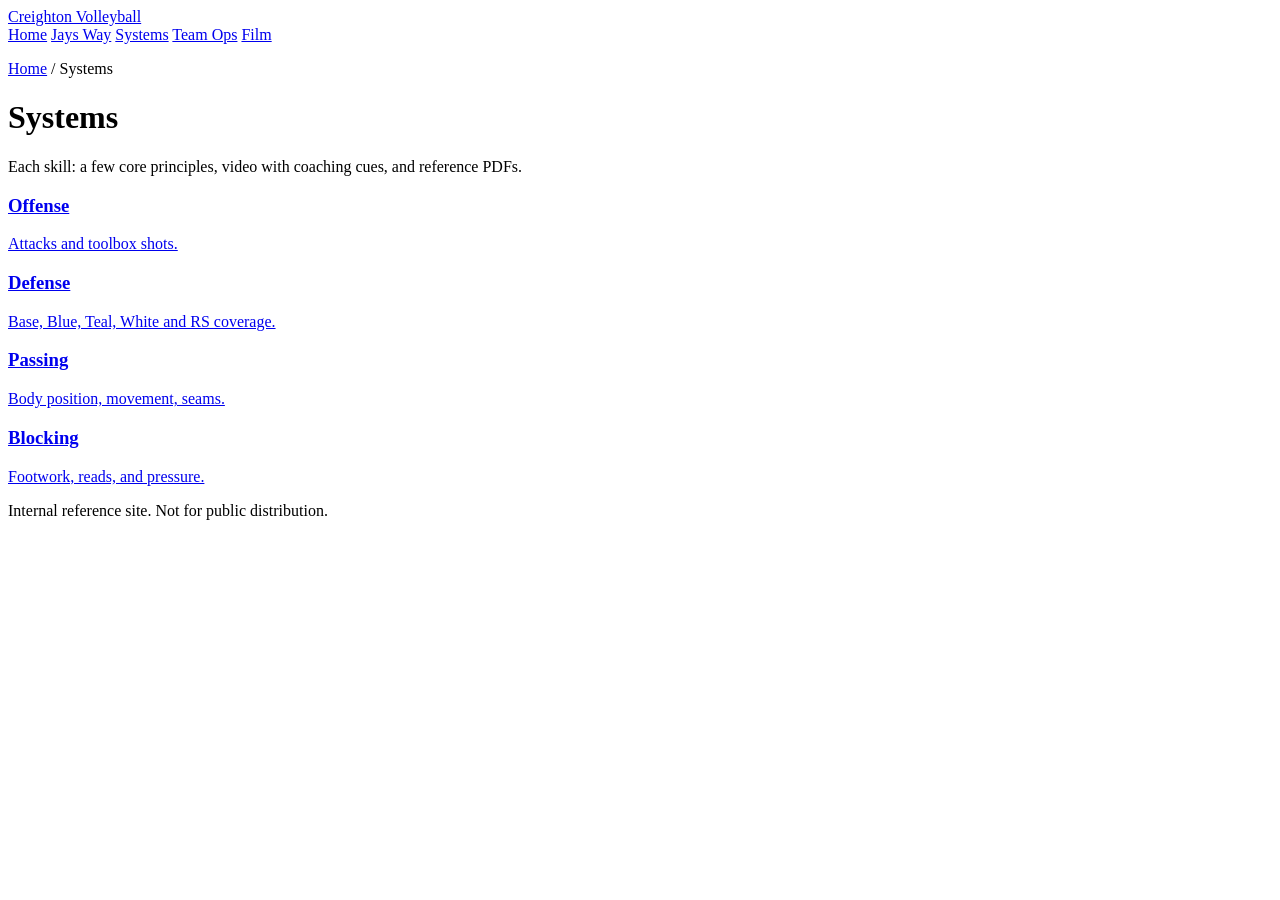
==== index.html @ d3923583 "Add files via upload All files from creighton-vb folder" ====
<!doctype html>
<html lang="en">
<head>
<meta charset="utf-8">
<meta name="viewport" content="width=device-width,initial-scale=1">
<title>Systems — Creighton Volleyball</title>
<meta name="robots" content="noindex,nofollow">
<link rel="stylesheet" href="../assets/css/style.css">
</head>
<body>

<header class="site-header">
  <div class="wrap">
    <a href="../index.html" class="brand">Creighton Volleyball</a>
    <nav class="site-nav" aria-label="Primary">
      <a href="../index.html">Home</a>
      <a href="../jays-way/index.html">Jays Way</a>
      <a href="index.html" class="active">Systems</a>
      <a href="https://creighton.teamworksapp.com/calendar/view" class="ext" target="_blank" rel="noopener">Team Ops</a>
      <a href="https://portal.volleymetrics.hudl.com/#/portal/dashboard" class="ext" target="_blank" rel="noopener">Film</a>
    </nav>
  </div>
</header>

<main>
  <p class="crumbs"><a href="../index.html">Home</a> / Systems</p>

  <h1>Systems</h1>
  <p class="lede">Each skill: a few core principles, video with coaching cues, and reference PDFs.</p>

  <div class="grid">
    <a class="card" href="offense.html">
      <h3>Offense</h3>
      <p>Attacks and toolbox shots.</p>
    </a>
    <a class="card" href="defense.html">
      <h3>Defense</h3>
      <p>Base, Blue, Teal, White and RS coverage.</p>
    </a>
    <a class="card" href="passing.html">
      <h3>Passing</h3>
      <p>Body position, movement, seams.</p>
    </a>
    <a class="card" href="blocking.html">
      <h3>Blocking</h3>
      <p>Footwork, reads, and pressure.</p>
    </a>
  </div>

</main>

<footer class="site-footer">
  Internal reference site. Not for public distribution.
</footer>

</body>
</html>
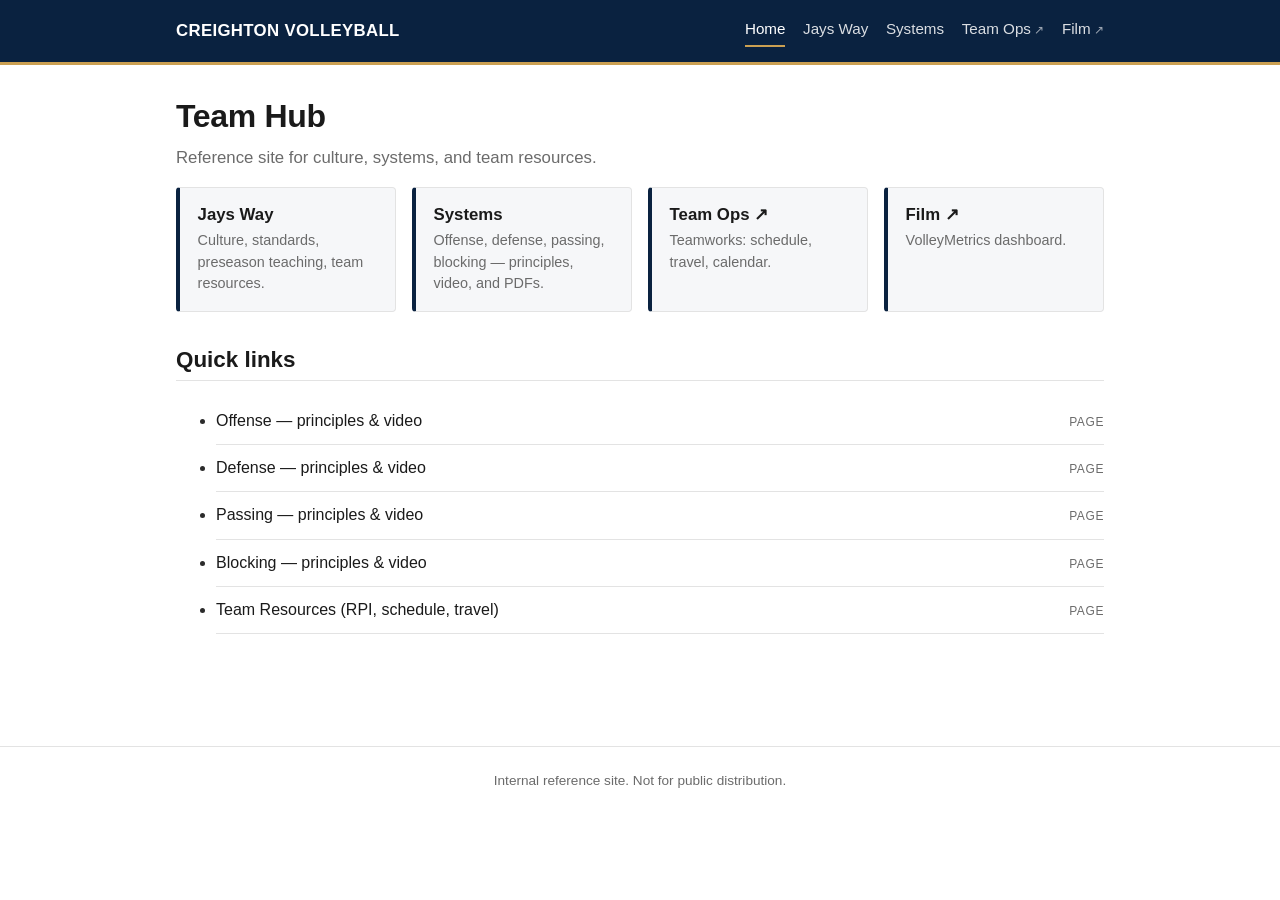
==== commit 4cde1bf6: "Add files via upload" ====
--- a/index.html
+++ b/index.html
@@ -3,19 +3,19 @@
 <head>
 <meta charset="utf-8">
 <meta name="viewport" content="width=device-width,initial-scale=1">
-<title>Systems — Creighton Volleyball</title>
+<title>Creighton Volleyball — Team Hub</title>
 <meta name="robots" content="noindex,nofollow">
-<link rel="stylesheet" href="../assets/css/style.css">
+<link rel="stylesheet" href="style.css">
 </head>
 <body>
 
 <header class="site-header">
   <div class="wrap">
-    <a href="../index.html" class="brand">Creighton Volleyball</a>
+    <a href="index.html" class="brand">Creighton Volleyball</a>
     <nav class="site-nav" aria-label="Primary">
-      <a href="../index.html">Home</a>
-      <a href="../jays-way/index.html">Jays Way</a>
-      <a href="index.html" class="active">Systems</a>
+      <a href="index.html" class="active">Home</a>
+      <a href="jays-way.html">Jays Way</a>
+      <a href="systems.html">Systems</a>
       <a href="https://creighton.teamworksapp.com/calendar/view" class="ext" target="_blank" rel="noopener">Team Ops</a>
       <a href="https://portal.volleymetrics.hudl.com/#/portal/dashboard" class="ext" target="_blank" rel="noopener">Film</a>
     </nav>
@@ -23,35 +23,38 @@
 </header>
 
 <main>
-  <p class="crumbs"><a href="../index.html">Home</a> / Systems</p>
-
-  <h1>Systems</h1>
-  <p class="lede">Each skill: a few core principles, video with coaching cues, and reference PDFs.</p>
+  <h1>Team Hub</h1>
+  <p class="lede">Reference site for culture, systems, and team resources.</p>
 
   <div class="grid">
-    <a class="card" href="offense.html">
-      <h3>Offense</h3>
-      <p>Attacks and toolbox shots.</p>
+    <a class="card" href="jays-way.html">
+      <h3>Jays Way</h3>
+      <p>Culture, standards, preseason teaching, team resources.</p>
     </a>
-    <a class="card" href="defense.html">
-      <h3>Defense</h3>
-      <p>Base, Blue, Teal, White and RS coverage.</p>
+    <a class="card" href="systems.html">
+      <h3>Systems</h3>
+      <p>Offense, defense, passing, blocking — principles, video, and PDFs.</p>
     </a>
-    <a class="card" href="passing.html">
-      <h3>Passing</h3>
-      <p>Body position, movement, seams.</p>
+    <a class="card" href="https://creighton.teamworksapp.com/calendar/view" target="_blank" rel="noopener">
+      <h3>Team Ops ↗</h3>
+      <p>Teamworks: schedule, travel, calendar.</p>
     </a>
-    <a class="card" href="blocking.html">
-      <h3>Blocking</h3>
-      <p>Footwork, reads, and pressure.</p>
+    <a class="card" href="https://portal.volleymetrics.hudl.com/#/portal/dashboard" target="_blank" rel="noopener">
+      <h3>Film ↗</h3>
+      <p>VolleyMetrics dashboard.</p>
     </a>
   </div>
 
+  <h2>Quick links</h2>
+  <ul class="resources">
+    <li><a href="offense.html"><span>Offense — principles & video</span><span class="type">Page</span></a></li>
+    <li><a href="defense.html"><span>Defense — principles & video</span><span class="type">Page</span></a></li>
+    <li><a href="passing.html"><span>Passing — principles & video</span><span class="type">Page</span></a></li>
+    <li><a href="blocking.html"><span>Blocking — principles & video</span><span class="type">Page</span></a></li>
+    <li><a href="team-resources.html"><span>Team Resources (RPI, schedule, travel)</span><span class="type">Page</span></a></li>
+  </ul>
 </main>
 
-<footer class="site-footer">
-  Internal reference site. Not for public distribution.
-</footer>
-
+<footer class="site-footer">Internal reference site. Not for public distribution.</footer>
 </body>
 </html>
--- a/style.css
+++ b/style.css
@@ -0,0 +1,254 @@
+/* ==========================================================================
+   Creighton Volleyball — shared stylesheet
+   ========================================================================== */
+
+:root {
+  --navy:    #0a2240;
+  --blue:    #00457c;
+  --gold:    #cba052;
+  --ink:     #1a1a1a;
+  --text:    #2b2b2b;
+  --muted:   #6b6b6b;
+  --rule:    #e3e3e3;
+  --bg:      #ffffff;
+  --bg-alt:  #f6f7f9;
+  --max:     960px;
+}
+
+* { box-sizing: border-box; }
+
+html, body {
+  margin: 0;
+  padding: 0;
+  background: var(--bg);
+  color: var(--text);
+  font-family: -apple-system, BlinkMacSystemFont, "Segoe UI", Roboto, "Helvetica Neue", Arial, sans-serif;
+  font-size: 16px;
+  line-height: 1.5;
+  -webkit-font-smoothing: antialiased;
+}
+
+a { color: var(--blue); text-decoration: none; }
+a:hover { text-decoration: underline; }
+
+img { max-width: 100%; height: auto; display: block; }
+
+hr { border: none; border-top: 1px solid var(--rule); margin: 2rem 0; }
+
+/* ---------- Header / nav ---------- */
+.site-header {
+  background: var(--navy);
+  color: #fff;
+  border-bottom: 3px solid var(--gold);
+}
+.site-header .wrap {
+  max-width: var(--max);
+  margin: 0 auto;
+  padding: 0.9rem 1rem;
+  display: flex;
+  align-items: center;
+  justify-content: space-between;
+  flex-wrap: wrap;
+  gap: 0.5rem 1rem;
+}
+.brand {
+  color: #fff;
+  font-weight: 700;
+  font-size: 1.05rem;
+  letter-spacing: 0.02em;
+  text-transform: uppercase;
+}
+.brand:hover { text-decoration: none; opacity: 0.9; }
+
+.site-nav {
+  display: flex;
+  flex-wrap: wrap;
+  gap: 1.1rem;
+  font-size: 0.95rem;
+}
+.site-nav a {
+  color: #fff;
+  opacity: 0.85;
+  padding: 0.25rem 0;
+  border-bottom: 2px solid transparent;
+}
+.site-nav a:hover,
+.site-nav a.active {
+  opacity: 1;
+  text-decoration: none;
+  border-bottom-color: var(--gold);
+}
+.site-nav a.ext::after {
+  content: " ↗";
+  font-size: 0.8em;
+  opacity: 0.7;
+}
+
+/* ---------- Main / typography ---------- */
+main {
+  max-width: var(--max);
+  margin: 0 auto;
+  padding: 2rem 1rem 3rem;
+}
+
+h1, h2, h3 {
+  color: var(--ink);
+  line-height: 1.2;
+  margin: 0 0 0.6rem;
+}
+h1 { font-size: 2rem; letter-spacing: -0.01em; }
+h2 { font-size: 1.4rem; margin-top: 2.2rem; padding-bottom: 0.4rem; border-bottom: 1px solid var(--rule); }
+h3 { font-size: 1.1rem; margin-top: 1.6rem; }
+.lede { color: var(--muted); margin-top: 0; font-size: 1.05rem; }
+
+.crumbs {
+  font-size: 0.85rem;
+  color: var(--muted);
+  margin-bottom: 0.8rem;
+}
+.crumbs a { color: var(--muted); }
+
+/* ---------- Card grid ---------- */
+.grid {
+  display: grid;
+  gap: 1rem;
+  grid-template-columns: repeat(auto-fill, minmax(220px, 1fr));
+  margin-top: 1rem;
+}
+.card {
+  display: block;
+  padding: 1.1rem 1.1rem 1rem;
+  background: var(--bg-alt);
+  border: 1px solid var(--rule);
+  border-left: 4px solid var(--navy);
+  border-radius: 4px;
+  color: var(--ink);
+  transition: background 0.12s ease, border-color 0.12s ease;
+}
+.card:hover {
+  background: #eef1f6;
+  border-left-color: var(--gold);
+  text-decoration: none;
+}
+.card h3 { margin: 0 0 0.3rem; font-size: 1.05rem; }
+.card p  { margin: 0; color: var(--muted); font-size: 0.9rem; }
+
+/* ---------- Principles list ---------- */
+.principles {
+  background: var(--bg-alt);
+  border-left: 4px solid var(--navy);
+  padding: 1rem 1.25rem;
+  margin: 1rem 0 2rem;
+}
+.principles ul { margin: 0; padding-left: 1.2rem; }
+.principles li { margin: 0.35rem 0; }
+
+/* ---------- Video grid ---------- */
+.videos {
+  display: grid;
+  gap: 1.25rem;
+  grid-template-columns: repeat(auto-fill, minmax(300px, 1fr));
+  margin-top: 1rem;
+}
+.video {
+  border: 1px solid var(--rule);
+  border-radius: 4px;
+  overflow: hidden;
+  background: #000;
+}
+.video .frame {
+  position: relative;
+  width: 100%;
+  padding-top: 56.25%;   /* 16:9 */
+}
+.video .frame iframe,
+.video .frame video {
+  position: absolute;
+  inset: 0;
+  width: 100%;
+  height: 100%;
+  border: 0;
+}
+.video .frame .ph {
+  position: absolute;
+  inset: 0;
+  display: flex;
+  align-items: center;
+  justify-content: center;
+  background: #1a1a1a;
+  color: #999;
+  font-size: 0.8rem;
+  letter-spacing: 0.1em;
+  text-transform: uppercase;
+}
+.video .meta {
+  background: var(--bg);
+  padding: 0.7rem 0.85rem 0.85rem;
+}
+.video .meta h4 {
+  margin: 0 0 0.25rem;
+  font-size: 0.98rem;
+  color: var(--ink);
+}
+.video .meta p {
+  margin: 0;
+  font-size: 0.86rem;
+  color: var(--muted);
+}
+
+/* ---------- Resources lists ---------- */
+.resources ul {
+  list-style: none;
+  padding: 0;
+  margin: 0.5rem 0 1.5rem;
+  border-top: 1px solid var(--rule);
+}
+.resources li { border-bottom: 1px solid var(--rule); }
+.resources li a {
+  display: flex;
+  align-items: baseline;
+  justify-content: space-between;
+  gap: 1rem;
+  padding: 0.7rem 0;
+  color: var(--ink);
+}
+.resources li a:hover { color: var(--blue); text-decoration: none; }
+.resources .type {
+  font-size: 0.75rem;
+  text-transform: uppercase;
+  letter-spacing: 0.05em;
+  color: var(--muted);
+  white-space: nowrap;
+}
+
+/* ---------- Diagram ---------- */
+.diagram {
+  margin: 1rem 0 1.5rem;
+  border: 1px solid var(--rule);
+  padding: 0.75rem;
+  background: var(--bg-alt);
+}
+.diagram figcaption {
+  font-size: 0.85rem;
+  color: var(--muted);
+  margin-top: 0.5rem;
+}
+
+/* ---------- Footer ---------- */
+.site-footer {
+  border-top: 1px solid var(--rule);
+  margin-top: 3rem;
+  padding: 1.5rem 1rem;
+  text-align: center;
+  font-size: 0.85rem;
+  color: var(--muted);
+}
+
+/* ---------- Small screens ---------- */
+@media (max-width: 640px) {
+  .site-header .wrap { flex-direction: column; align-items: flex-start; }
+  .site-nav { gap: 0.9rem; }
+  h1 { font-size: 1.55rem; }
+  h2 { font-size: 1.2rem; }
+  main { padding-top: 1.25rem; }
+}
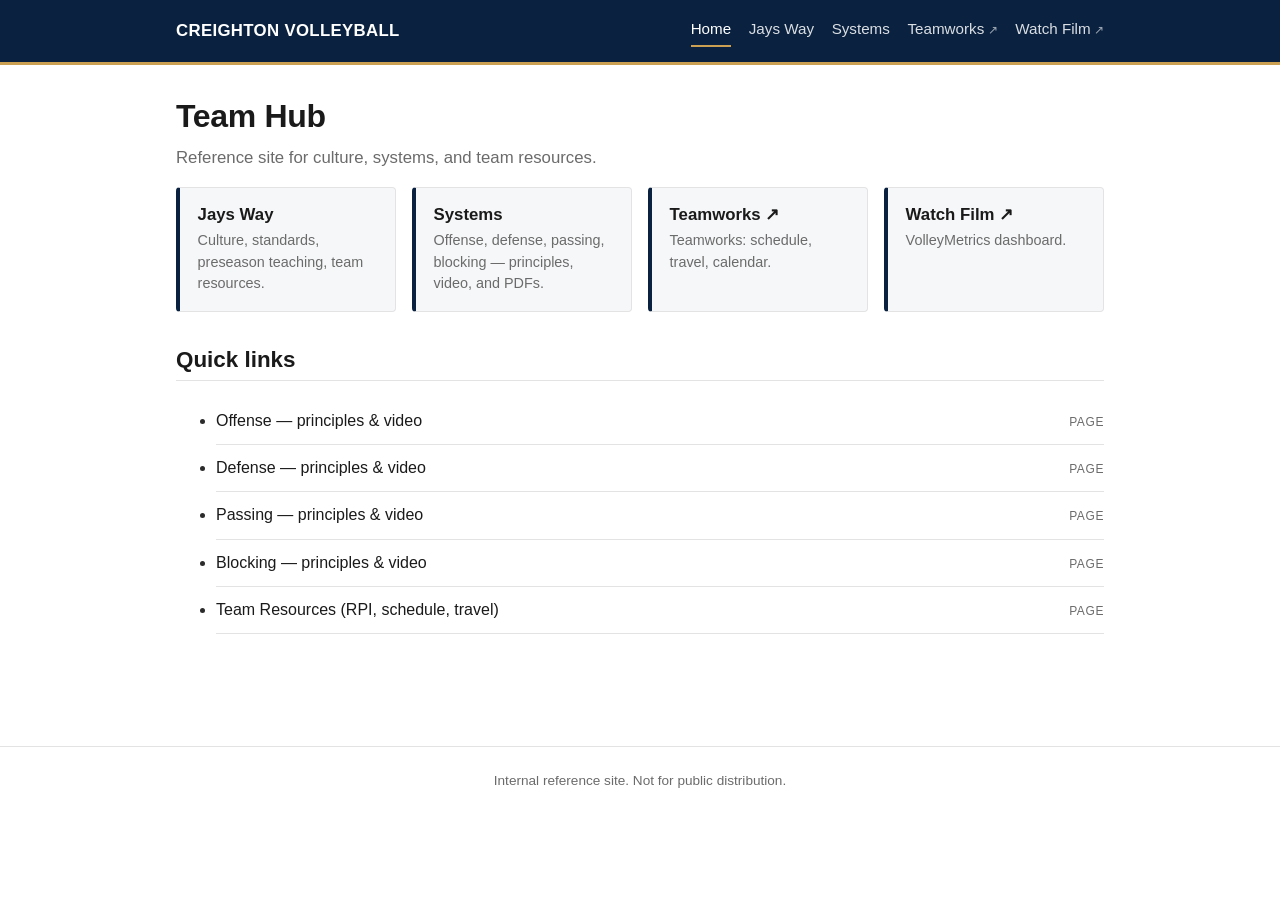
==== commit 11081186: "Update index.html" ====
--- a/index.html
+++ b/index.html
@@ -16,8 +16,8 @@
       <a href="index.html" class="active">Home</a>
       <a href="jays-way.html">Jays Way</a>
       <a href="systems.html">Systems</a>
-      <a href="https://creighton.teamworksapp.com/calendar/view" class="ext" target="_blank" rel="noopener">Team Ops</a>
-      <a href="https://portal.volleymetrics.hudl.com/#/portal/dashboard" class="ext" target="_blank" rel="noopener">Film</a>
+      <a href="https://creighton.teamworksapp.com/calendar/view" class="ext" target="_blank" rel="noopener">Teamworks</a>
+      <a href="https://portal.volleymetrics.hudl.com/#/portal/dashboard" class="ext" target="_blank" rel="noopener">Watch Film</a>
     </nav>
   </div>
 </header>
@@ -36,11 +36,11 @@
       <p>Offense, defense, passing, blocking — principles, video, and PDFs.</p>
     </a>
     <a class="card" href="https://creighton.teamworksapp.com/calendar/view" target="_blank" rel="noopener">
-      <h3>Team Ops ↗</h3>
+      <h3>Teamworks ↗</h3>
       <p>Teamworks: schedule, travel, calendar.</p>
     </a>
     <a class="card" href="https://portal.volleymetrics.hudl.com/#/portal/dashboard" target="_blank" rel="noopener">
-      <h3>Film ↗</h3>
+      <h3>Watch Film ↗</h3>
       <p>VolleyMetrics dashboard.</p>
     </a>
   </div>
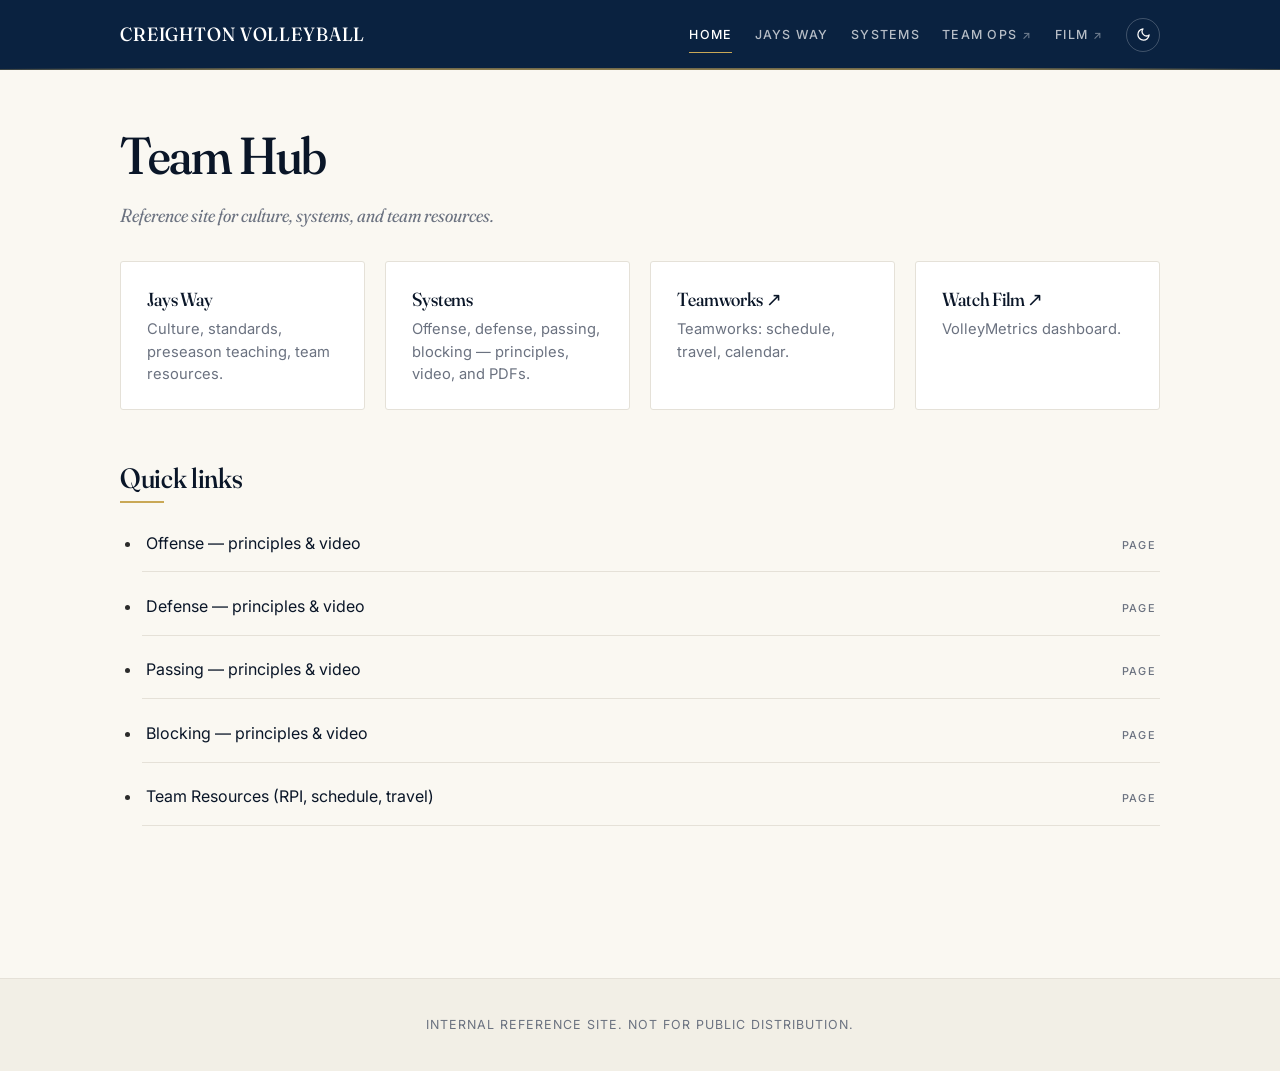
==== commit 2e7f0a52: "New site index" ====
--- a/index.html
+++ b/index.html
@@ -5,20 +5,29 @@
 <meta name="viewport" content="width=device-width,initial-scale=1">
 <title>Creighton Volleyball — Team Hub</title>
 <meta name="robots" content="noindex,nofollow">
+<link rel="preconnect" href="https://fonts.googleapis.com">
+<link rel="preconnect" href="https://fonts.gstatic.com" crossorigin>
 <link rel="stylesheet" href="style.css">
+<script>(function(){try{var s=localStorage.getItem('cu-vb-theme');var p=window.matchMedia('(prefers-color-scheme: dark)').matches;document.documentElement.setAttribute('data-theme',s||(p?'dark':'light'));}catch(e){}})();</script>
 </head>
 <body>
 
 <header class="site-header">
   <div class="wrap">
     <a href="index.html" class="brand">Creighton Volleyball</a>
-    <nav class="site-nav" aria-label="Primary">
-      <a href="index.html" class="active">Home</a>
-      <a href="jays-way.html">Jays Way</a>
-      <a href="systems.html">Systems</a>
-      <a href="https://creighton.teamworksapp.com/calendar/view" class="ext" target="_blank" rel="noopener">Teamworks</a>
-      <a href="https://portal.volleymetrics.hudl.com/#/portal/dashboard" class="ext" target="_blank" rel="noopener">Watch Film</a>
-    </nav>
+    <div class="nav-right">
+      <nav class="site-nav" aria-label="Primary">
+        <a href="index.html" class="active">Home</a>
+        <a href="jays-way.html">Jays Way</a>
+        <a href="systems.html">Systems</a>
+        <a href="https://creighton.teamworksapp.com/calendar/view" class="ext" target="_blank" rel="noopener">Team Ops</a>
+        <a href="https://portal.volleymetrics.hudl.com/#/portal/dashboard" class="ext" target="_blank" rel="noopener">Film</a>
+      </nav>
+      <button class="theme-toggle" type="button" aria-label="Toggle dark mode" title="Toggle theme">
+        <svg class="icon-moon" viewBox="0 0 24 24" fill="none" stroke="currentColor" stroke-width="2" stroke-linecap="round" stroke-linejoin="round" aria-hidden="true"><path d="M21 12.79A9 9 0 1 1 11.21 3 7 7 0 0 0 21 12.79z"/></svg>
+        <svg class="icon-sun" viewBox="0 0 24 24" fill="none" stroke="currentColor" stroke-width="2" stroke-linecap="round" stroke-linejoin="round" aria-hidden="true"><circle cx="12" cy="12" r="4"/><path d="M12 2v2M12 20v2M4.93 4.93l1.41 1.41M17.66 17.66l1.41 1.41M2 12h2M20 12h2M4.93 19.07l1.41-1.41M17.66 6.34l1.41-1.41"/></svg>
+      </button>
+    </div>
   </div>
 </header>
 
@@ -56,5 +65,6 @@
 </main>
 
 <footer class="site-footer">Internal reference site. Not for public distribution.</footer>
+<script src="theme.js"></script>
 </body>
 </html>
--- a/style.css
+++ b/style.css
@@ -1,18 +1,56 @@
 /* ==========================================================================
-   Creighton Volleyball — shared stylesheet
+   Creighton Volleyball — stylesheet
+   Royal editorial — Fraunces + Inter, light/dark via [data-theme]
    ========================================================================== */
 
+@import url('https://fonts.googleapis.com/css2?family=Fraunces:opsz,wght@9..144,300..700&family=Inter:wght@400;500;600;700&display=swap');
+
 :root {
-  --navy:    #0a2240;
-  --blue:    #00457c;
-  --gold:    #cba052;
-  --ink:     #1a1a1a;
-  --text:    #2b2b2b;
-  --muted:   #6b6b6b;
-  --rule:    #e3e3e3;
-  --bg:      #ffffff;
-  --bg-alt:  #f6f7f9;
-  --max:     960px;
+  /* Type */
+  --font-display: 'Fraunces', 'Source Serif Pro', Georgia, 'Times New Roman', serif;
+  --font-sans: 'Inter', -apple-system, BlinkMacSystemFont, 'Segoe UI', Roboto, 'Helvetica Neue', Arial, sans-serif;
+
+  /* ---------- Light theme (default) ---------- */
+  --bg:           #FAF8F2;
+  --surface:      #FFFFFF;
+  --surface-alt:  #F2EFE6;
+  --surface-elev: #FFFFFF;
+  --ink:          #0A1628;
+  --text:         #2B2B2B;
+  --muted:        #6B7280;
+  --rule:         #E5E1D8;
+  --navy:         #0A2240;
+  --navy-deep:    #061528;
+  --blue:         #00457C;
+  --gold:         #C9A856;
+  --gold-bright:  #DDBE6D;
+
+  --shadow-sm: 0 1px 2px rgba(10, 22, 40, 0.04);
+  --shadow-md: 0 8px 24px -8px rgba(10, 22, 40, 0.12), 0 2px 4px rgba(10, 22, 40, 0.04);
+  --shadow-lg: 0 16px 48px -12px rgba(10, 22, 40, 0.18);
+
+  --max: 1080px;
+  --radius: 3px;
+}
+
+[data-theme="dark"] {
+  --bg:           #0A1628;
+  --surface:      #14213D;
+  --surface-alt:  #1A2A47;
+  --surface-elev: #1E2F50;
+  --ink:          #F5F1E8;
+  --text:         #D6DAE5;
+  --muted:        #8B92A1;
+  --rule:         #1F2D45;
+  --navy:         #0F2848;
+  --navy-deep:    #060F1F;
+  --blue:         #8FB4E8;
+  --gold:         #DDBE6D;
+  --gold-bright:  #F0CE7A;
+
+  --shadow-sm: 0 1px 2px rgba(0, 0, 0, 0.3);
+  --shadow-md: 0 8px 24px -8px rgba(0, 0, 0, 0.5), 0 2px 4px rgba(0, 0, 0, 0.2);
+  --shadow-lg: 0 16px 48px -12px rgba(0, 0, 0, 0.6);
 }
 
 * { box-sizing: border-box; }
@@ -22,144 +60,346 @@
   padding: 0;
   background: var(--bg);
   color: var(--text);
-  font-family: -apple-system, BlinkMacSystemFont, "Segoe UI", Roboto, "Helvetica Neue", Arial, sans-serif;
+  font-family: var(--font-sans);
   font-size: 16px;
-  line-height: 1.5;
+  line-height: 1.6;
   -webkit-font-smoothing: antialiased;
-}
-
-a { color: var(--blue); text-decoration: none; }
-a:hover { text-decoration: underline; }
+  -moz-osx-font-smoothing: grayscale;
+  text-rendering: optimizeLegibility;
+  transition: background-color 0.25s ease, color 0.25s ease;
+}
+
+a {
+  color: var(--blue);
+  text-decoration: none;
+  transition: color 0.12s ease;
+}
+a:hover {
+  text-decoration: underline;
+  text-decoration-color: var(--gold);
+  text-decoration-thickness: 1px;
+  text-underline-offset: 0.22em;
+}
 
 img { max-width: 100%; height: auto; display: block; }
 
-hr { border: none; border-top: 1px solid var(--rule); margin: 2rem 0; }
+hr {
+  border: none;
+  border-top: 1px solid var(--rule);
+  margin: 2.5rem 0;
+}
 
 /* ---------- Header / nav ---------- */
 .site-header {
   background: var(--navy);
   color: #fff;
-  border-bottom: 3px solid var(--gold);
+  position: relative;
+  border-bottom: 1px solid rgba(201, 168, 86, 0.25);
+}
+.site-header::after {
+  content: "";
+  position: absolute;
+  left: 0; right: 0;
+  bottom: -1px;
+  height: 2px;
+  background: linear-gradient(to right, transparent 0%, var(--gold) 25%, var(--gold) 75%, transparent 100%);
+  opacity: 0.55;
+  pointer-events: none;
 }
 .site-header .wrap {
   max-width: var(--max);
   margin: 0 auto;
-  padding: 0.9rem 1rem;
+  padding: 1.1rem 1.25rem;
   display: flex;
   align-items: center;
   justify-content: space-between;
   flex-wrap: wrap;
-  gap: 0.5rem 1rem;
-}
+  gap: 0.5rem 1.5rem;
+}
+
 .brand {
   color: #fff;
-  font-weight: 700;
-  font-size: 1.05rem;
-  letter-spacing: 0.02em;
+  font-family: var(--font-display);
+  font-weight: 500;
+  font-variation-settings: "opsz" 144, "SOFT" 50;
+  font-size: 1.2rem;
+  letter-spacing: 0.045em;
   text-transform: uppercase;
 }
-.brand:hover { text-decoration: none; opacity: 0.9; }
+.brand:hover {
+  text-decoration: none;
+  color: #fff;
+  opacity: 0.9;
+}
+
+.nav-right {
+  display: flex;
+  align-items: center;
+  gap: 1.4rem;
+  flex-wrap: wrap;
+}
 
 .site-nav {
   display: flex;
   flex-wrap: wrap;
-  gap: 1.1rem;
-  font-size: 0.95rem;
+  align-items: center;
+  gap: 1.4rem;
+  font-family: var(--font-sans);
+  font-size: 0.78rem;
+  font-weight: 500;
+  letter-spacing: 0.1em;
+  text-transform: uppercase;
 }
 .site-nav a {
   color: #fff;
-  opacity: 0.85;
-  padding: 0.25rem 0;
-  border-bottom: 2px solid transparent;
+  opacity: 0.7;
+  padding: 0.35rem 0;
+  position: relative;
+  transition: opacity 0.12s ease;
 }
 .site-nav a:hover,
 .site-nav a.active {
   opacity: 1;
   text-decoration: none;
-  border-bottom-color: var(--gold);
+}
+.site-nav a.active::after {
+  content: "";
+  position: absolute;
+  left: 0; right: 0;
+  bottom: -3px;
+  height: 1px;
+  background: var(--gold);
 }
 .site-nav a.ext::after {
   content: " ↗";
-  font-size: 0.8em;
-  opacity: 0.7;
-}
+  font-size: 0.9em;
+  opacity: 0.6;
+  margin-left: 1px;
+}
+.site-nav a.ext.active::after {
+  content: " ↗";
+  background: none;
+  position: static;
+  height: auto;
+  width: auto;
+}
+
+/* Theme toggle */
+.theme-toggle {
+  background: transparent;
+  border: 1px solid rgba(255, 255, 255, 0.22);
+  color: #fff;
+  width: 34px;
+  height: 34px;
+  border-radius: 50%;
+  display: inline-flex;
+  align-items: center;
+  justify-content: center;
+  cursor: pointer;
+  padding: 0;
+  transition: background 0.15s ease, border-color 0.15s ease, transform 0.15s ease;
+}
+.theme-toggle:hover {
+  background: rgba(255, 255, 255, 0.06);
+  border-color: var(--gold);
+  transform: rotate(15deg);
+}
+.theme-toggle:focus-visible {
+  outline: 2px solid var(--gold);
+  outline-offset: 2px;
+}
+.theme-toggle svg {
+  width: 15px;
+  height: 15px;
+  display: block;
+}
+.theme-toggle .icon-sun { display: none; }
+.theme-toggle .icon-moon { display: block; }
+[data-theme="dark"] .theme-toggle .icon-sun { display: block; }
+[data-theme="dark"] .theme-toggle .icon-moon { display: none; }
 
 /* ---------- Main / typography ---------- */
 main {
   max-width: var(--max);
   margin: 0 auto;
-  padding: 2rem 1rem 3rem;
-}
-
-h1, h2, h3 {
+  padding: 3.5rem 1.25rem 4rem;
+}
+
+h1, h2, h3, h4 {
   color: var(--ink);
-  line-height: 1.2;
-  margin: 0 0 0.6rem;
-}
-h1 { font-size: 2rem; letter-spacing: -0.01em; }
-h2 { font-size: 1.4rem; margin-top: 2.2rem; padding-bottom: 0.4rem; border-bottom: 1px solid var(--rule); }
-h3 { font-size: 1.1rem; margin-top: 1.6rem; }
-.lede { color: var(--muted); margin-top: 0; font-size: 1.05rem; }
-
+  font-family: var(--font-display);
+  line-height: 1.15;
+  margin: 0 0 0.75rem;
+  font-weight: 500;
+  font-variation-settings: "opsz" 144, "SOFT" 30;
+}
+h1 {
+  font-size: clamp(2.25rem, 4.5vw, 3.25rem);
+  font-variation-settings: "opsz" 144, "SOFT" 50;
+  letter-spacing: -0.025em;
+  margin-bottom: 1rem;
+  font-weight: 500;
+}
+h2 {
+  font-size: clamp(1.4rem, 2.5vw, 1.75rem);
+  margin-top: 3.25rem;
+  padding-bottom: 0.6rem;
+  position: relative;
+  letter-spacing: -0.012em;
+}
+h2::after {
+  content: "";
+  position: absolute;
+  bottom: 0; left: 0;
+  width: 2.75rem;
+  height: 2px;
+  background: var(--gold);
+}
+h3 {
+  font-size: 1.22rem;
+  margin-top: 2.2rem;
+  font-weight: 600;
+  letter-spacing: -0.005em;
+}
+h4 { font-size: 1rem; margin-top: 0; font-weight: 600; }
+
+.lede {
+  color: var(--muted);
+  margin: 0 0 2rem;
+  font-size: 1.18rem;
+  font-family: var(--font-display);
+  font-style: italic;
+  font-weight: 400;
+  font-variation-settings: "opsz" 144, "SOFT" 50;
+  line-height: 1.45;
+  max-width: 56ch;
+}
+
+p { margin: 0 0 1.1rem; }
+strong { color: var(--ink); font-weight: 600; }
+em { font-style: italic; }
+
+/* Crumbs */
 .crumbs {
-  font-size: 0.85rem;
+  font-family: var(--font-sans);
+  font-size: 0.72rem;
   color: var(--muted);
-  margin-bottom: 0.8rem;
+  margin-bottom: 1.5rem;
+  text-transform: uppercase;
+  letter-spacing: 0.12em;
+  font-weight: 500;
 }
 .crumbs a { color: var(--muted); }
+.crumbs a:hover { color: var(--gold); text-decoration: none; }
 
 /* ---------- Card grid ---------- */
 .grid {
   display: grid;
-  gap: 1rem;
-  grid-template-columns: repeat(auto-fill, minmax(220px, 1fr));
-  margin-top: 1rem;
+  gap: 1.25rem;
+  grid-template-columns: repeat(auto-fill, minmax(240px, 1fr));
+  margin-top: 1.75rem;
 }
 .card {
   display: block;
-  padding: 1.1rem 1.1rem 1rem;
-  background: var(--bg-alt);
+  padding: 1.65rem 1.65rem 1.5rem;
+  background: var(--surface);
   border: 1px solid var(--rule);
-  border-left: 4px solid var(--navy);
-  border-radius: 4px;
+  border-radius: var(--radius);
   color: var(--ink);
-  transition: background 0.12s ease, border-color 0.12s ease;
+  transition: transform 0.2s ease, box-shadow 0.2s ease, border-color 0.2s ease;
+  position: relative;
+  overflow: hidden;
+}
+.card::before {
+  content: "";
+  position: absolute;
+  top: 0; left: 0; right: 0;
+  height: 2px;
+  background: var(--gold);
+  transform: scaleX(0);
+  transform-origin: left center;
+  transition: transform 0.3s cubic-bezier(0.4, 0, 0.2, 1);
 }
 .card:hover {
-  background: #eef1f6;
-  border-left-color: var(--gold);
   text-decoration: none;
-}
-.card h3 { margin: 0 0 0.3rem; font-size: 1.05rem; }
-.card p  { margin: 0; color: var(--muted); font-size: 0.9rem; }
+  transform: translateY(-3px);
+  box-shadow: var(--shadow-md);
+}
+.card:hover::before { transform: scaleX(1); }
+.card h3 {
+  margin: 0 0 0.5rem;
+  font-size: 1.18rem;
+  font-family: var(--font-display);
+  font-weight: 500;
+  letter-spacing: -0.01em;
+  color: var(--ink);
+}
+.card p {
+  margin: 0;
+  color: var(--muted);
+  font-size: 0.92rem;
+  line-height: 1.5;
+}
 
 /* ---------- Principles list ---------- */
 .principles {
-  background: var(--bg-alt);
-  border-left: 4px solid var(--navy);
-  padding: 1rem 1.25rem;
-  margin: 1rem 0 2rem;
-}
-.principles ul { margin: 0; padding-left: 1.2rem; }
-.principles li { margin: 0.35rem 0; }
+  background: var(--surface-alt);
+  padding: 1.65rem 1.85rem;
+  margin: 1.5rem 0 2.5rem;
+  border-radius: var(--radius);
+  border-left: 3px solid var(--gold);
+}
+.principles ul {
+  margin: 0;
+  padding-left: 1.3rem;
+  list-style: none;
+}
+.principles li {
+  margin: 0.7rem 0;
+  position: relative;
+  padding-left: 0.4rem;
+  font-size: 1.005rem;
+}
+.principles li::before {
+  content: "";
+  position: absolute;
+  left: -0.9rem;
+  top: 0.7em;
+  width: 6px;
+  height: 6px;
+  background: var(--gold);
+  transform: rotate(45deg);
+}
+.principles li strong {
+  font-family: var(--font-display);
+  font-weight: 600;
+  font-size: 1.03em;
+  letter-spacing: -0.005em;
+}
 
 /* ---------- Video grid ---------- */
 .videos {
   display: grid;
-  gap: 1.25rem;
-  grid-template-columns: repeat(auto-fill, minmax(300px, 1fr));
-  margin-top: 1rem;
+  gap: 1.5rem;
+  grid-template-columns: repeat(auto-fill, minmax(min(100%, 350px), 1fr));
+  margin-top: 1.5rem;
 }
 .video {
   border: 1px solid var(--rule);
-  border-radius: 4px;
+  border-radius: var(--radius);
+  background: #000;
   overflow: hidden;
-  background: #000;
+  transition: border-color 0.2s ease, box-shadow 0.2s ease, transform 0.2s ease;
+}
+.video:hover {
+  border-color: var(--gold);
+  box-shadow: var(--shadow-md);
+  transform: translateY(-2px);
 }
 .video .frame {
   position: relative;
   width: 100%;
-  padding-top: 56.25%;   /* 16:9 */
+  aspect-ratio: 16 / 10;
 }
 .video .frame iframe,
 .video .frame video {
@@ -168,6 +408,7 @@
   width: 100%;
   height: 100%;
   border: 0;
+  display: block;
 }
 .video .frame .ph {
   position: absolute;
@@ -175,32 +416,39 @@
   display: flex;
   align-items: center;
   justify-content: center;
-  background: #1a1a1a;
-  color: #999;
-  font-size: 0.8rem;
-  letter-spacing: 0.1em;
+  background: var(--navy-deep);
+  color: var(--gold);
+  font-family: var(--font-sans);
+  font-size: 0.72rem;
+  letter-spacing: 0.18em;
   text-transform: uppercase;
+  font-weight: 500;
 }
 .video .meta {
-  background: var(--bg);
-  padding: 0.7rem 0.85rem 0.85rem;
+  background: var(--surface);
+  padding: 0.95rem 1.05rem 1.05rem;
+  border-top: 1px solid var(--rule);
 }
 .video .meta h4 {
-  margin: 0 0 0.25rem;
-  font-size: 0.98rem;
+  margin: 0 0 0.3rem;
+  font-family: var(--font-display);
+  font-size: 1.05rem;
   color: var(--ink);
+  font-weight: 600;
+  letter-spacing: -0.008em;
 }
 .video .meta p {
   margin: 0;
-  font-size: 0.86rem;
+  font-size: 0.87rem;
   color: var(--muted);
+  line-height: 1.45;
 }
 
 /* ---------- Resources lists ---------- */
 .resources ul {
   list-style: none;
   padding: 0;
-  margin: 0.5rem 0 1.5rem;
+  margin: 0.75rem 0 2rem;
   border-top: 1px solid var(--rule);
 }
 .resources li { border-bottom: 1px solid var(--rule); }
@@ -209,46 +457,187 @@
   align-items: baseline;
   justify-content: space-between;
   gap: 1rem;
-  padding: 0.7rem 0;
+  padding: 0.95rem 0.25rem;
   color: var(--ink);
-}
-.resources li a:hover { color: var(--blue); text-decoration: none; }
+  transition: color 0.15s ease, padding-left 0.2s ease;
+}
+.resources li a:hover {
+  color: var(--gold);
+  text-decoration: none;
+  padding-left: 0.6rem;
+}
 .resources .type {
-  font-size: 0.75rem;
+  font-family: var(--font-sans);
+  font-size: 0.68rem;
   text-transform: uppercase;
-  letter-spacing: 0.05em;
+  letter-spacing: 0.12em;
   color: var(--muted);
   white-space: nowrap;
+  font-weight: 500;
 }
 
 /* ---------- Diagram ---------- */
 .diagram {
-  margin: 1rem 0 1.5rem;
+  margin: 1.5rem 0 2rem;
   border: 1px solid var(--rule);
-  padding: 0.75rem;
-  background: var(--bg-alt);
+  padding: 1rem;
+  background: var(--surface-alt);
+  border-radius: var(--radius);
 }
 .diagram figcaption {
-  font-size: 0.85rem;
+  font-family: var(--font-sans);
+  font-size: 0.82rem;
   color: var(--muted);
-  margin-top: 0.5rem;
+  margin-top: 0.6rem;
+  font-style: italic;
+  font-weight: 400;
 }
 
 /* ---------- Footer ---------- */
 .site-footer {
   border-top: 1px solid var(--rule);
-  margin-top: 3rem;
-  padding: 1.5rem 1rem;
+  margin-top: 4rem;
+  padding: 2.25rem 1.25rem;
   text-align: center;
-  font-size: 0.85rem;
+  font-family: var(--font-sans);
+  font-size: 0.78rem;
   color: var(--muted);
+  letter-spacing: 0.08em;
+  text-transform: uppercase;
+  background: var(--surface-alt);
+}
+
+/* ---------- Button ---------- */
+.btn {
+  display: inline-flex;
+  align-items: center;
+  padding: 0.8rem 1.6rem;
+  background: var(--navy);
+  color: #fff;
+  border-radius: var(--radius);
+  font-family: var(--font-sans);
+  font-size: 0.82rem;
+  font-weight: 600;
+  letter-spacing: 0.1em;
+  text-transform: uppercase;
+  margin: 0.5rem 0 1rem;
+  transition: background 0.18s ease, color 0.18s ease;
+  border: 1px solid transparent;
+  cursor: pointer;
+}
+.btn::after {
+  content: "→";
+  margin-left: 0.55em;
+  display: inline-block;
+  transition: transform 0.2s ease;
+}
+.btn:hover {
+  background: var(--navy-deep);
+  color: var(--gold);
+  text-decoration: none;
+}
+.btn:hover::after { transform: translateX(4px); }
+
+[data-theme="dark"] .btn {
+  background: var(--gold);
+  color: var(--navy-deep);
+}
+[data-theme="dark"] .btn:hover {
+  background: var(--gold-bright);
+  color: var(--navy-deep);
+}
+
+/* Button stack */
+.btn-stack {
+  display: flex;
+  flex-direction: column;
+  align-items: flex-start;
+  gap: 0.5rem;
+  margin-bottom: 1.75rem;
+}
+.btn-stack .btn { margin: 0; }
+
+/* ---------- PDF embed ---------- */
+.pdf-embed {
+  margin: 0.75rem 0 2rem;
+  border: 1px solid var(--rule);
+  background: var(--surface-alt);
+  height: 800px;
+  border-radius: var(--radius);
+  overflow: hidden;
+}
+.pdf-embed iframe {
+  width: 100%;
+  height: 100%;
+  border: 0;
+  display: block;
+}
+
+/* ---------- Body lists (mental training etc) ---------- */
+main > ul,
+main > p + ul {
+  margin: 0.5rem 0 1.5rem;
+  padding-left: 1.4rem;
+}
+main > ul li,
+main > p + ul li { margin: 0.4rem 0; }
+
+/* Selection */
+::selection {
+  background: var(--gold);
+  color: var(--navy-deep);
+}
+
+/* Focus visible */
+:focus-visible {
+  outline: 2px solid var(--gold);
+  outline-offset: 2px;
+  border-radius: 2px;
 }
 
 /* ---------- Small screens ---------- */
-@media (max-width: 640px) {
-  .site-header .wrap { flex-direction: column; align-items: flex-start; }
-  .site-nav { gap: 0.9rem; }
-  h1 { font-size: 1.55rem; }
-  h2 { font-size: 1.2rem; }
-  main { padding-top: 1.25rem; }
-}
+@media (max-width: 720px) {
+  .site-header .wrap {
+    padding: 0.85rem 1rem;
+    gap: 0.7rem 1rem;
+  }
+  .brand { font-size: 1.05rem; }
+  .nav-right { gap: 1rem; width: 100%; justify-content: space-between; }
+  .site-nav {
+    gap: 1rem;
+    font-size: 0.72rem;
+    letter-spacing: 0.08em;
+  }
+  .theme-toggle { width: 32px; height: 32px; }
+
+  main { padding: 2rem 1rem 3rem; }
+  h1 { font-size: 2.05rem; }
+  h2 { font-size: 1.35rem; margin-top: 2.25rem; }
+  h3 { font-size: 1.1rem; }
+  .lede { font-size: 1.05rem; }
+
+  .card { padding: 1.35rem 1.35rem 1.25rem; }
+
+  /* Video Layout Mobile Fixes — preserved */
+  .videos {
+    grid-template-columns: 1fr;
+    gap: 1.25rem;
+  }
+  .video .frame {
+    aspect-ratio: 16 / 10.5;
+    min-height: 230px;
+    width: 100%;
+    position: relative;
+  }
+  .video .frame iframe {
+    position: absolute;
+    inset: 0;
+    width: 100%;
+    height: 100%;
+    object-fit: contain;
+  }
+
+  .pdf-embed { height: 500px; }
+  .btn { padding: 0.7rem 1.3rem; font-size: 0.78rem; }
+  .principles { padding: 1.3rem 1.4rem; }
+}
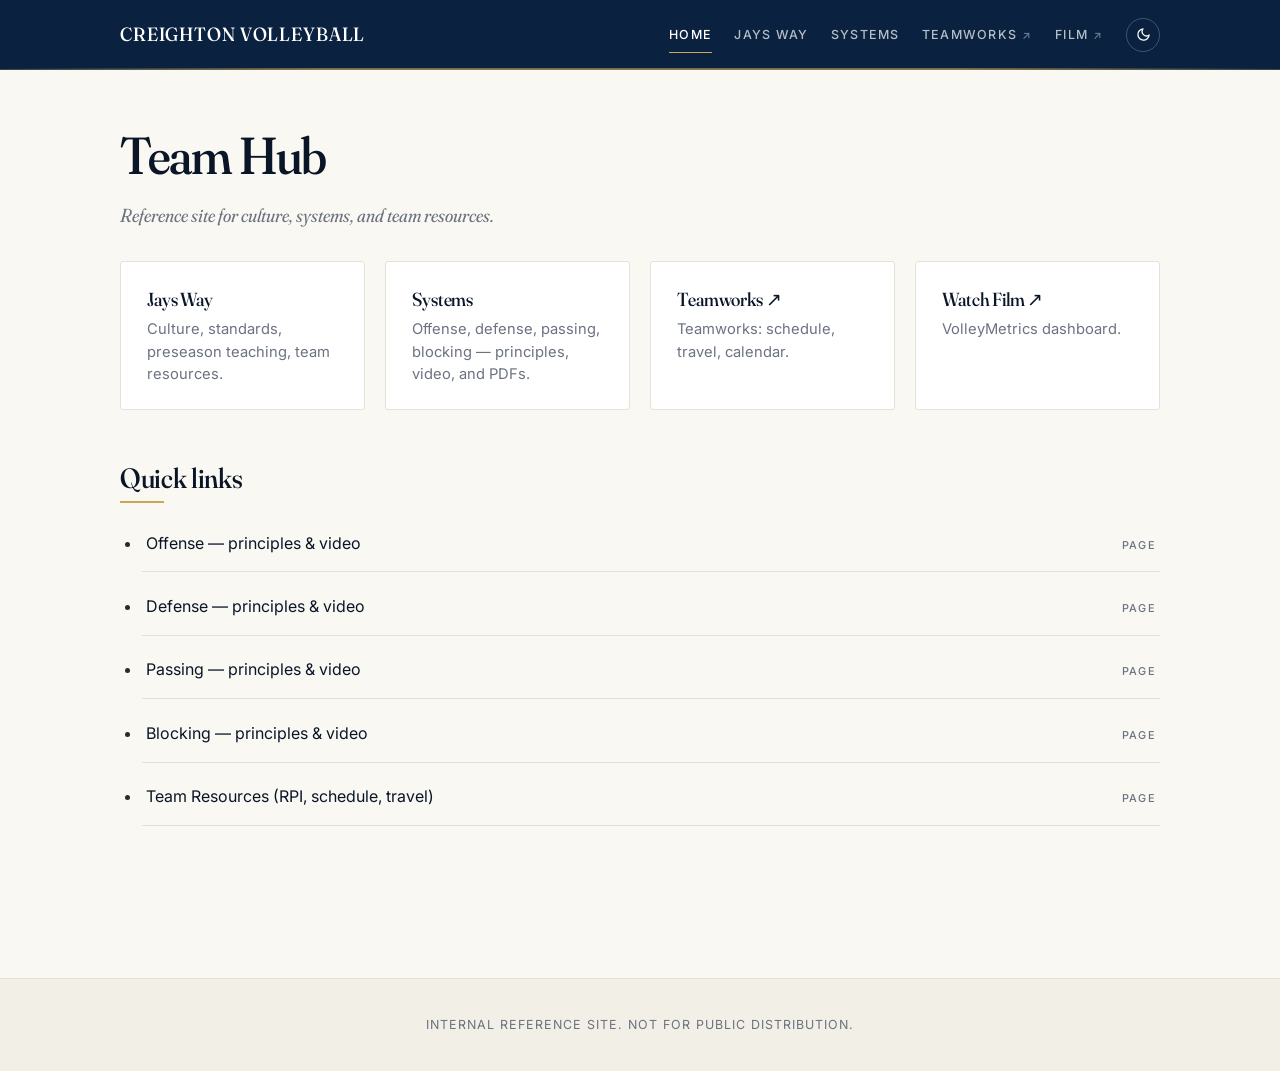
==== commit f2e5100e: "Update index.html" ====
--- a/index.html
+++ b/index.html
@@ -20,7 +20,7 @@
         <a href="index.html" class="active">Home</a>
         <a href="jays-way.html">Jays Way</a>
         <a href="systems.html">Systems</a>
-        <a href="https://creighton.teamworksapp.com/calendar/view" class="ext" target="_blank" rel="noopener">Team Ops</a>
+        <a href="https://creighton.teamworksapp.com/calendar/view" class="ext" target="_blank" rel="noopener">Teamworks</a>
         <a href="https://portal.volleymetrics.hudl.com/#/portal/dashboard" class="ext" target="_blank" rel="noopener">Film</a>
       </nav>
       <button class="theme-toggle" type="button" aria-label="Toggle dark mode" title="Toggle theme">
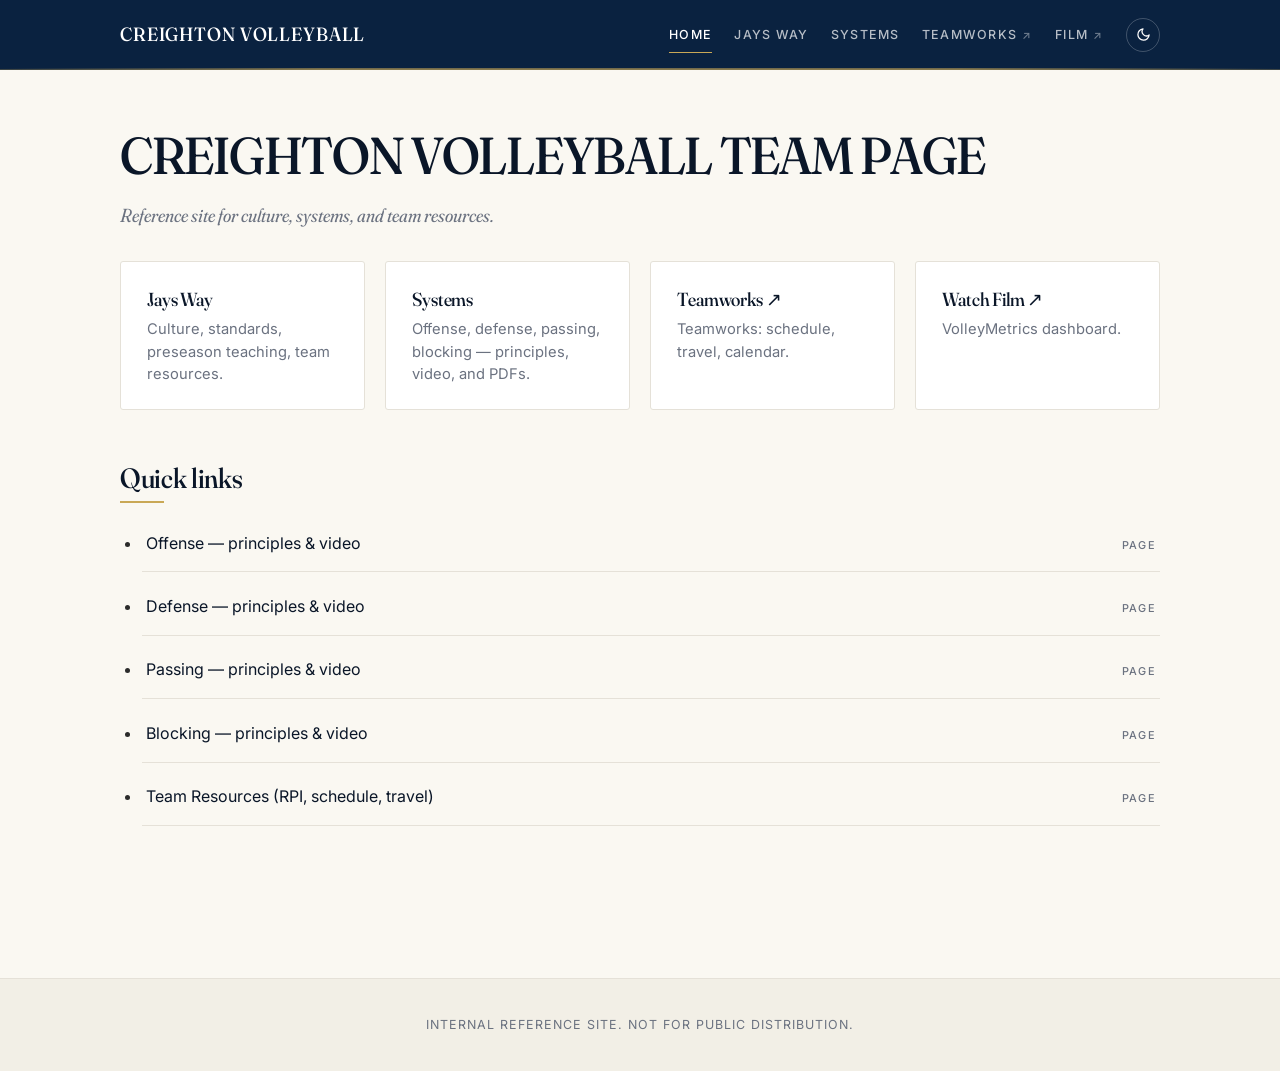
==== commit 45406d87: "Update index.html" ====
--- a/index.html
+++ b/index.html
@@ -32,7 +32,7 @@
 </header>
 
 <main>
-  <h1>Team Hub</h1>
+  <h1>CREIGHTON VOLLEYBALL TEAM PAGE</h1>
   <p class="lede">Reference site for culture, systems, and team resources.</p>
 
   <div class="grid">
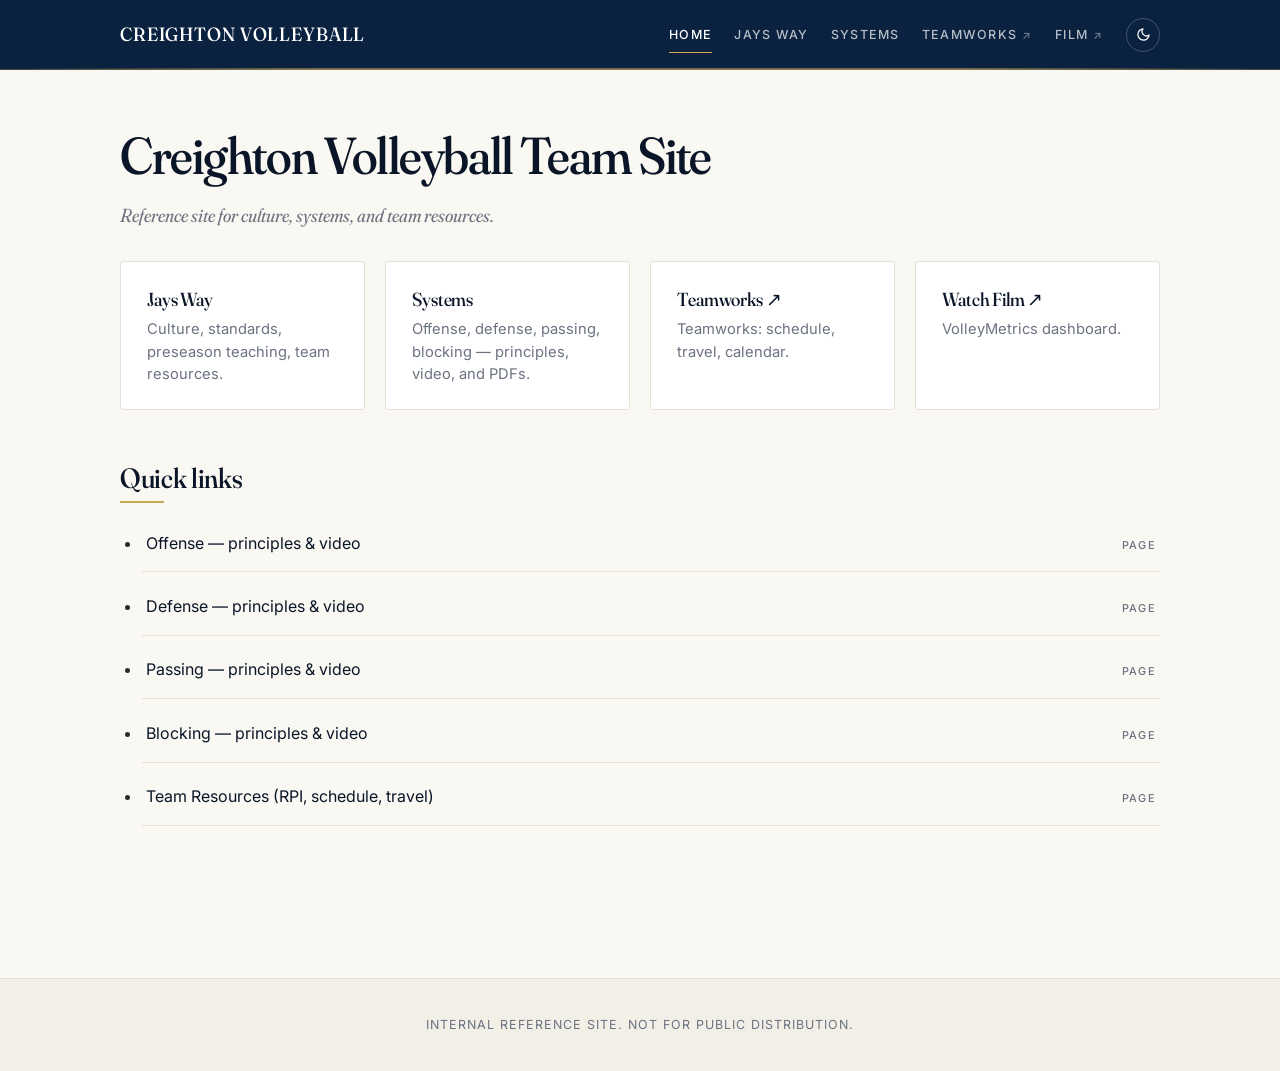
==== commit 19ca79bd: "Update index.html" ====
--- a/index.html
+++ b/index.html
@@ -3,7 +3,7 @@
 <head>
 <meta charset="utf-8">
 <meta name="viewport" content="width=device-width,initial-scale=1">
-<title>Creighton Volleyball — Team Hub</title>
+<title>Creighton Volleyball — Team Page</title>
 <meta name="robots" content="noindex,nofollow">
 <link rel="preconnect" href="https://fonts.googleapis.com">
 <link rel="preconnect" href="https://fonts.gstatic.com" crossorigin>
@@ -32,7 +32,7 @@
 </header>
 
 <main>
-  <h1>CREIGHTON VOLLEYBALL TEAM PAGE</h1>
+  <h1>Creighton Volleyball Team Site</h1>
   <p class="lede">Reference site for culture, systems, and team resources.</p>
 
   <div class="grid">
